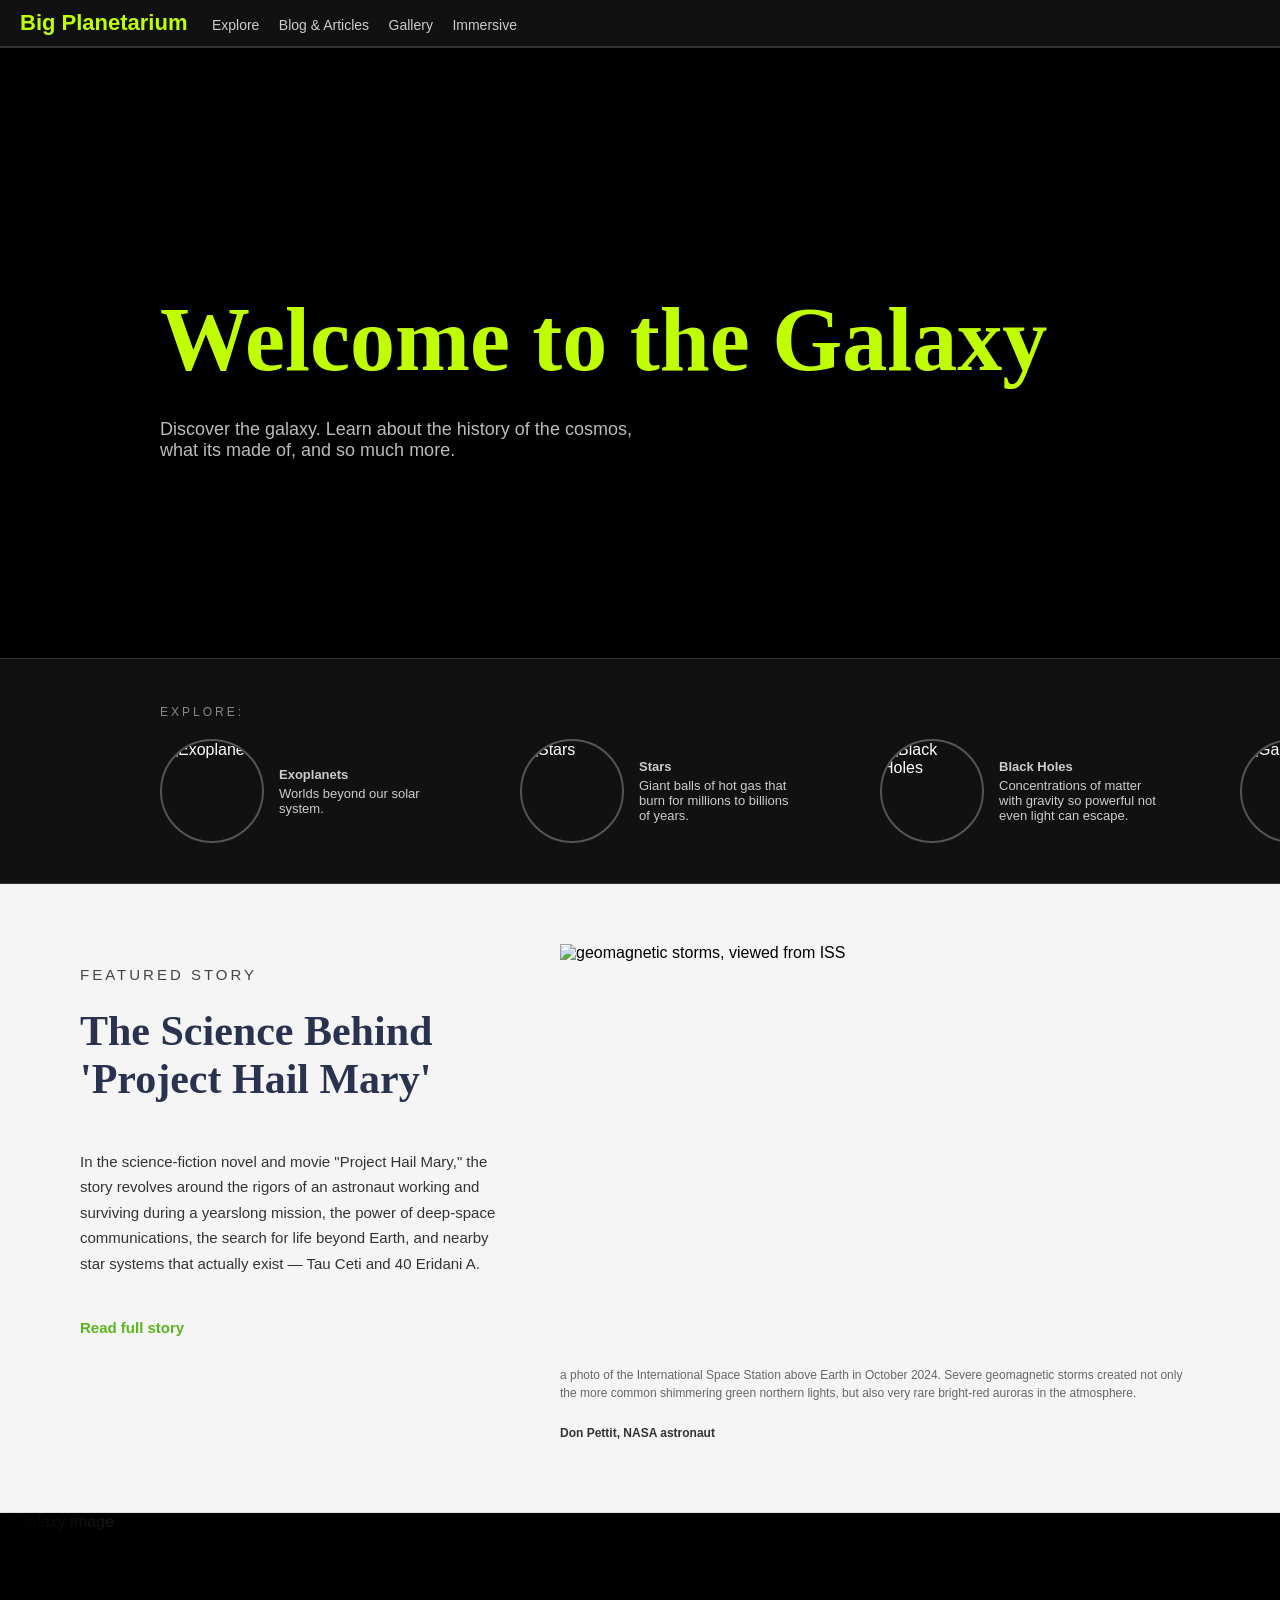
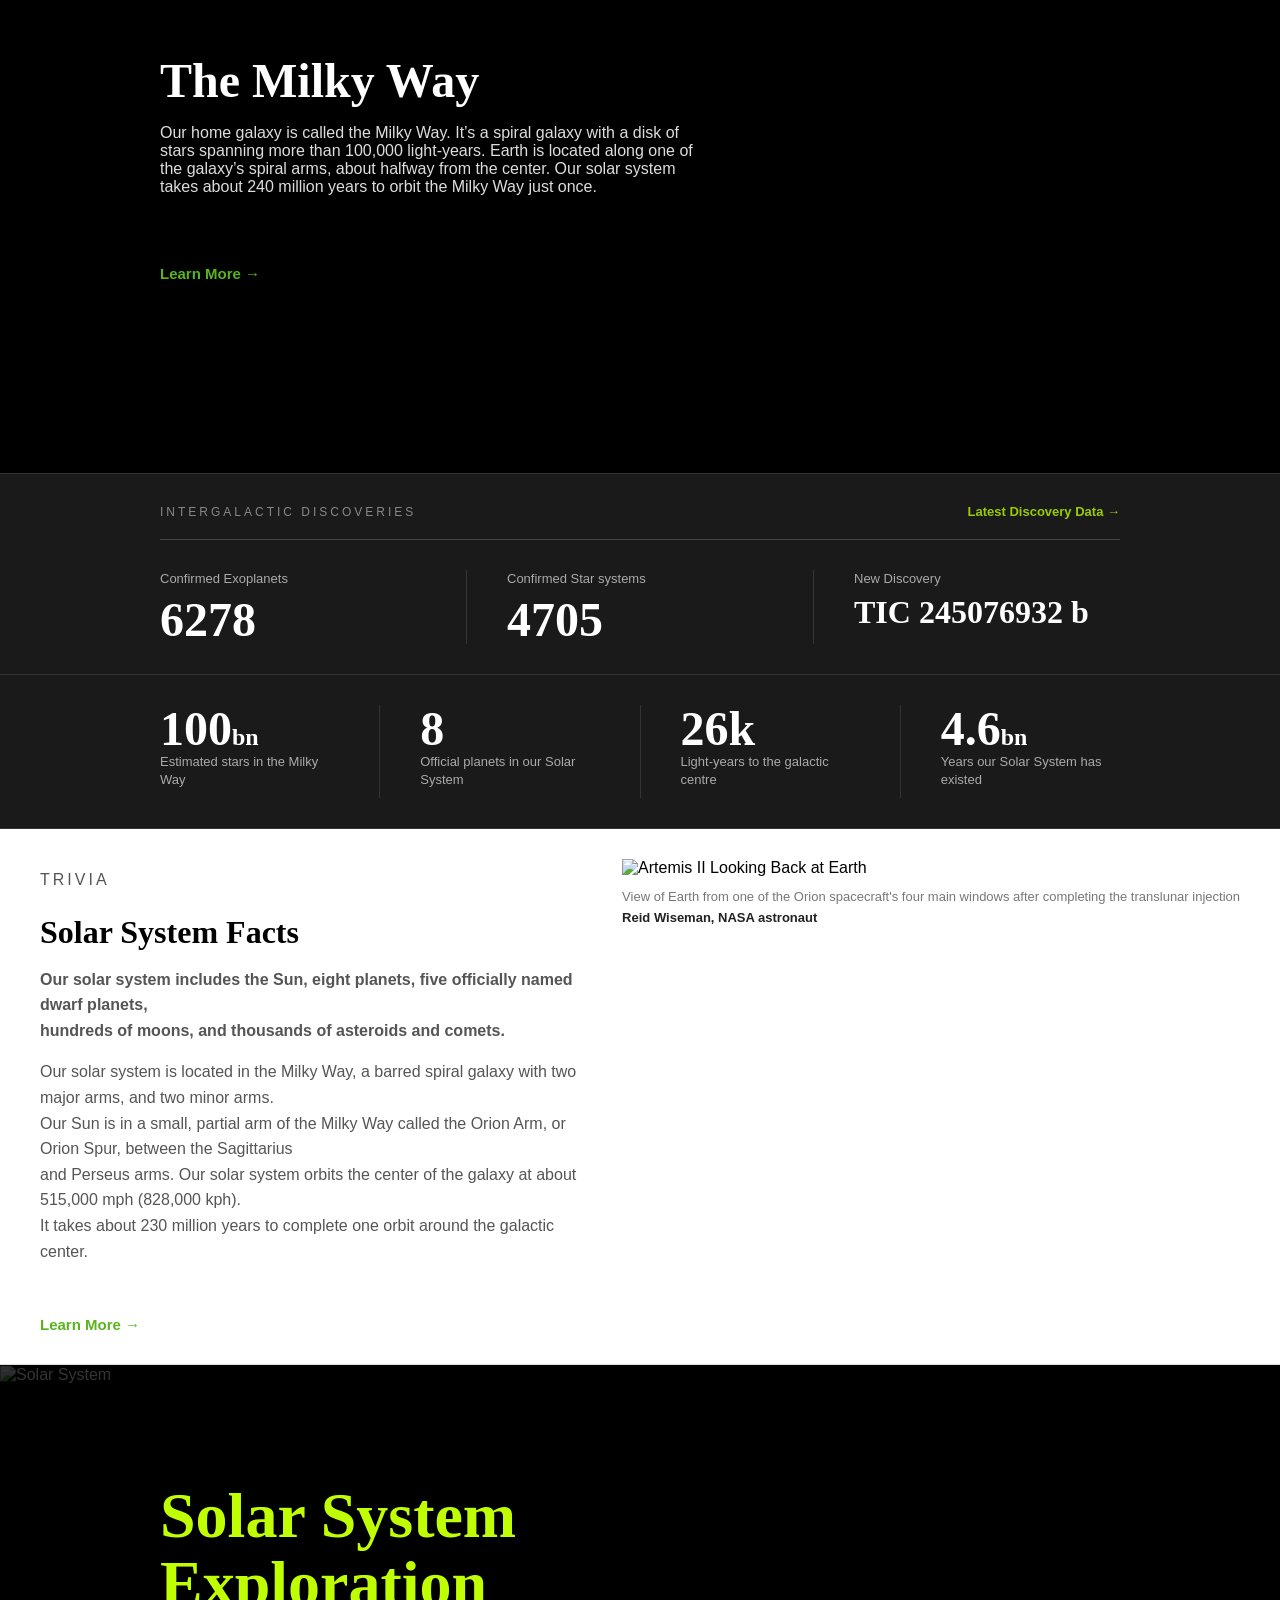
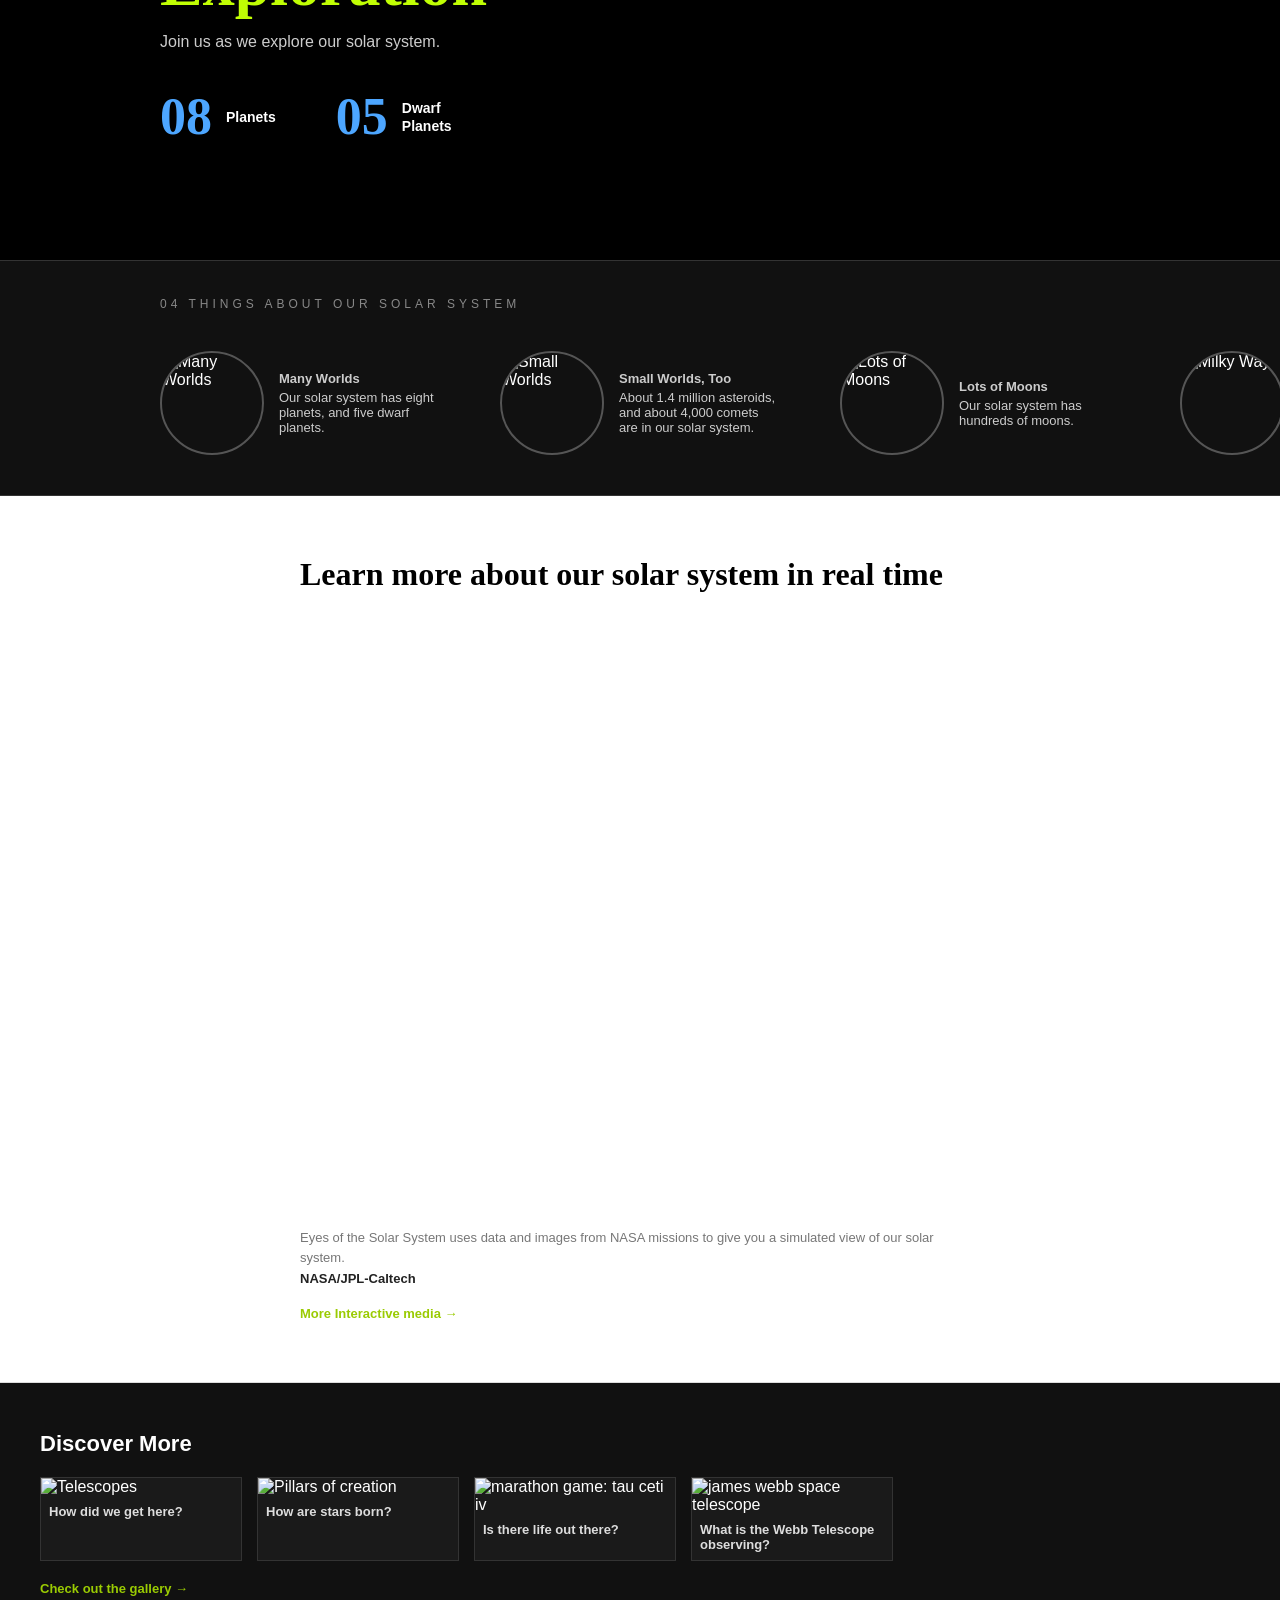
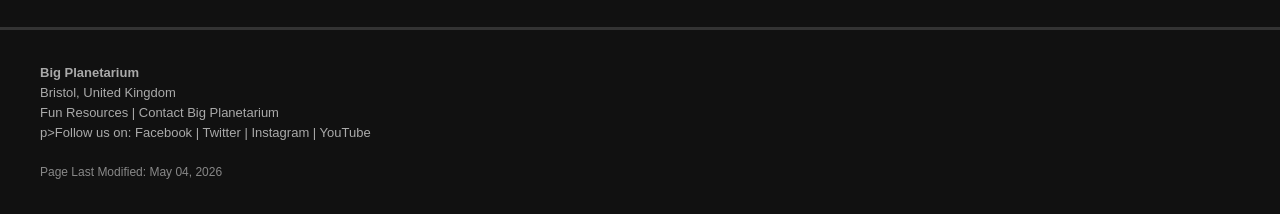
==== index.html @ cc993494 "Landing page and base CSS uploaded" ====
<!DOCTYPE html>
<html lang="en">
<head>
    <meta charset="UTF-8">
    <meta name="viewport" content="width=device-width, initial-scale=1.0">
    <title>Big Planetarium</title>
    <link rel="stylesheet" href="style.css">
</head>
<body>
<header>
<!-- top navigation bar -->
    <div class="navbar">
        <span class="logo">Big Planetarium</span>
        <a href="#">Explore</a>
        <a href="#">Blog &amp; Articles</a>
        <a href="#">Gallery</a>
        <a href="#">Immersive</a>
    </div>
</header>
<main>
<!-- hero section -->
    <div class="hero">
        <h1>Welcome to the Galaxy</h1>
        <p>Discover the galaxy. Learn about the history of the cosmos, what its made of, and so much more.</p>
        <video class="video-bg" autoplay muted loop>
            <source src="assets/astro-homepage-loop-v12.mp4" type="video/mp4">
        </video>
    </div>
    <section class="topics">
        <p class="label">EXPLORE:</p>
            <div class="topics-row">
                <div class="topic-box">
                    <img src="assets/exoplanet.jpg" alt="Exoplanets">
                    <div class="topic-text">
                        <p><b>Exoplanets</b></p>
                        <p>Worlds beyond our solar system.</p>
                    </div>
                </div>

                <div class="topic-box">
                    <img src="assets/red-giant.jpeg" alt="Stars">
                    <div class="topic-text">
                        <p><b>Stars</b></p>
                        <p>Giant balls of hot gas that burn for millions to billions of years.</p>
                    </div>
                </div>

                <div class="topic-box">
                    <img src="assets/blackhole.png" alt="Black Holes">
                    <div class="topic-text">
                        <p><b>Black Holes</b></p>
                        <p>Concentrations of matter with gravity so powerful not even light can escape.</p>
                    </div>
                </div>

                <div class="topic-box">
                    <img src="assets/spiral-galaxy.jpeg" alt="Galaxies">
                    <div class="topic-text">
                        <p><b>Galaxies</b></p>
                        <p>Collections of stars, planets, and vast clouds of gas and dust bound together by gravity.</p>
                    </div>
                </div>
            </div>
    </section>
    

<!-- Project Hail Mary  -->
<div class="article">
    <div class="article-text">
        <p class="label">FEATURED STORY</p>
        <h2>The Science Behind 'Project Hail Mary'</h2>
        <p>
            In the science-fiction novel and movie "Project Hail Mary," the story revolves around 
            the rigors of an astronaut working and surviving during a yearslong mission, the power 
            of deep-space communications, the search for life beyond Earth, and nearby star
            systems that actually exist — Tau Ceti and 40 Eridani A.
        </p>
        <br>

        <a href="#" class="learn-more">Read full story</a>
    </div>
    <div class="article-img">
        <img src="assets/project-hail-mary.jpg" alt="geomagnetic storms, viewed from ISS">
        <p class="img-caption">
            a photo of the International Space Station above Earth in October 2024. Severe geomagnetic storms 
            created not only the more common shimmering green northern lights, but also very rare bright-red auroras in the atmosphere. </p>
        <p class="img-credit">Don Pettit, NASA astronaut</p>
    </div>
</div>

    <!-- big Milky Way section -->
    <div class="big-feature">
        <img class="big-feature-bg" src="assets/milkyway.jpg" alt="Galaxy image">
        <h2>The Milky Way</h2>
        <p>
            Our home galaxy is called the Milky Way. It’s a spiral galaxy with a disk of stars spanning more than 100,000 light-years. 
            Earth is located along one of the galaxy’s spiral arms, about halfway from the center. Our solar system takes about 240 million years to orbit the Milky Way just once.
        </p>
        <br>
        <br>
        <br>
        <a href="#" class="learn-more">Learn More &rarr;</a>
    </div>
   

<!-- Stats about the Milky Way Galaxy -->
<div class="facts-strip">
    <div class="facts-strip-header">
        <p class="label">INTERGALACTIC DISCOVERIES</p>
        <a href="#" class="more-link">Latest Discovery Data &rarr;</a>
    </div>
    <hr>
    <div class="facts-inner">
        <div class="fact-item">
            <div class="fact-label">Confirmed Exoplanets</div>
            <div class="fact-number">6278</div>
        </div>
        <div class="fact-item">
            <div class="fact-label">Confirmed Star systems</div>
            <div class="fact-number">4705</div>
        </div>
        <div class="fact-item">
            <div class="fact-label">New Discovery</div>
            <div class="fact-number" style="font-size: 2rem; text-decoration: none;">TIC 245076932 b</div>
        </div>
    </div>
</div>

<!-- FACTS STRIP -->
  <div class="facts-strip">
    <div class="facts-inner">
      <div class="fact-item">
        <div class="fact-number">100<span style="font-size:1.5rem">bn</span></div>
        <div class="fact-label">Estimated stars in the Milky Way</div>
      </div>
      <div class="fact-item">
        <div class="fact-number">8</div>
        <div class="fact-label">Official planets in our Solar System</div>
      </div>
      <div class="fact-item">
        <div class="fact-number">26k</div>
        <div class="fact-label">Light-years to the galactic centre</div>
      </div>
      <div class="fact-item">
        <div class="fact-number">4.6<span style="font-size:1.5rem">bn</span></div>
        <div class="fact-label">Years our Solar System has existed</div>
      </div>
    </div>
  </div>


<!-- Solar system section -->
    <div class="roundup">
        <div class="roundup-text">
            <p class="label">TRIVIA</p>
            <h1>Solar System Facts</h1>
            <p><b>Our solar system includes the Sun, eight planets, five officially named dwarf planets, <br>hundreds of moons, and thousands of asteroids and comets.</b></p>
            <p>
                Our solar system is located in the Milky Way, a barred spiral galaxy with two major arms, and two minor arms.<br> Our Sun is in a small, partial arm of the Milky Way called the Orion Arm, or Orion Spur, 
                between the Sagittarius <br>and Perseus arms. Our solar system orbits the center of the galaxy at about 515,000 mph (828,000 kph). <br>It takes about 230 million years to complete one orbit around the galactic center.
            </p>
            <br>
            <br>
            <a href="#" class="learn-more">Learn More &rarr;</a>
        </div>
    <div class="roundup-img">
        <img src="assets/artemis2_photograph1.jpg" alt="Artemis II Looking Back at Earth">
        <p class="img-caption">
            View of Earth from one of the Orion spacecraft's four main windows after completing the translunar injection </p>
        <p class="img-credit">Reid Wiseman, NASA astronaut</p>
    </div>
    </div>

<!-- Solar System Hero -->
<div class="solar-hero">
    <img class="solar-hero-bg" src="assets/solar-system-large.png" alt="Solar System">
    <div class="solar-hero-text">
        <h2>Solar System<br>Exploration</h2>
        <p>Join us as we explore our solar system.</p>
        <div class="solar-stats">
            <div class="solar-stat">
                <span class="solar-stat-number">08</span>
                <span class="solar-stat-label">Planets</span>
            </div>
            <div class="solar-stat">
                <span class="solar-stat-number">05</span>
                <span class="solar-stat-label">Dwarf Planets</span>
            </div>
        </div>
    </div>
</div>

<!-- About our Solar System -->
<section class="solar-facts">
    <p class="label" style="letter-spacing: 4px;">04 THINGS ABOUT OUR SOLAR SYSTEM</p>
    <div class="solar-facts-row">
        <div class="topic-box">
            <img src="assets/worlds.jpg" alt="Many Worlds">
            <div class="topic-text">
                <p><b>Many Worlds</b></p>
                <p>Our solar system has eight planets, and five dwarf planets.</p>
            </div>
        </div>
        <div class="topic-box">
            <img src="assets/small_worlds.jpg" alt="Small Worlds">
            <div class="topic-text">
                <p><b>Small Worlds, Too</b></p>
                <p>About 1.4 million asteroids, and about 4,000 comets are in our solar system.</p>
            </div>
        </div>
        <div class="topic-box">
            <img src="assets/moons_jupiter.jpg" alt="Lots of Moons">
            <div class="topic-text">
                <p><b>Lots of Moons</b></p>
                <p>Our solar system has hundreds of moons.</p>
            </div>
        </div>
        <div class="topic-box">
            <img src="assets/sun_inside_Milky_Way.jpeg" alt="Milky Way">
            <div class="topic-text">
                <p><b>Meet Me in the Milky Way</b></p>
                <p>Our solar system is in one of the Milky Way galaxy's spiral arms called the Orion Spur.</p>
            </div>
        </div>
    </div>
</section>

<!-- Interactive -->
    <div class="interactive">
        <h2 style="font-family: Rogan, serif; font-weight: bold;">Learn more about our solar system in real time</h2>
        <figure class="smd-iframe">
            <iframe 
                src="https://eyes.nasa.gov/apps/solar-system/#/home?embed=true" 
                title="Our Solar System in Real-Time" 
                loading="lazy" 
                allow="fullscreen">
                Unable to render the provided source
            </iframe>
            <figcaption>
                <p class="img-caption">Eyes of the Solar System uses data and images from NASA missions to give you a simulated view of our solar system.</p>
                <p class="img-credit">NASA/JPL-Caltech</p>
            </figcaption>
            <br>
            <a href="#" class="more-link">More Interactive media &rarr;</a>
        </figure>
    </div>

<!-- discovery -->
    <div class="discover">
        <h2>Discover More</h2>
        <div class="topic-grid">
            <div class="topic-card">
                <img src="assets/hubble.jpeg" alt="Telescopes">
                <p><b>How did we get here?</b></p>
            </div>
            <div class="topic-card">
                <img src="assets/Pillars_of_creation.jpg" alt="Pillars of creation">
                <p><b>How are stars born?</b></p>
            </div>
            <div class="topic-card">
                <img src="assets/tauceti_iv_mrth.png" alt="marathon game: tau ceti iv">
                <p><b>Is there life out there?</b></p>
            </div>
            <div class="topic-card">
                <img src="assets/james_webb.png" alt="james webb space telescope">
                <p><b>What is the Webb Telescope observing?</b></p>
            </div>

        </div>
        <br>
        <a href="#" class="more-link">Check out the gallery &rarr;</a>
    </div>
</main>
<!-- footer -->
<footer>
    <div class="footer">
        <p><b>Big Planetarium</b></p>
        <p>Bristol, United Kingdom</p>
        <p>
                <a href="#">Fun Resources</a> |
                <a href="#">Contact Big Planetarium</a>
        </p>
            p>Follow us on:
                <a href="#">Facebook</a> |
                <a href="#">Twitter</a> |
                <a href="#">Instagram</a> |
                <a href="#">YouTube</a>
        </p>
        <br>
        <p class="small-text">Page Last Modified: May 04, 2026</p>
    </div>
</footer>

</body>
</html>
---- style.css ----
/* ---------- Rogan Font Family Import ---------- */
@import url('https://www.fontshut.com/download/rogan/');
body {
    font-family: Inter, sans-serif;
    margin: 0;
    padding: 0;
    background-color: #000;
    color: #fff;
}

/* navbar */
.navbar {
    background-color: #111;
    padding: 10px 20px;
    border-bottom: 2px solid #333;
}

.navbar .logo {
    font-size: 22px;
    font-weight: bold;
    color: #c0fe04;
    margin-right: 20px;
}

.navbar a {
    color: #ccc;
    text-decoration: none;
    margin-right: 15px;
    font-size: 14px;
}

.navbar a:hover {
    color: rgb(130, 255, 57);
    text-decoration: none;
}

/* hero */
.hero {
    background: linear-gradient(
                                90deg,
                              rgba(0, 0, 0, 0.5), 
                              rgba(0, 0, 0, 0.0));
    border-bottom: 1px solid #333;
    position: relative;
    overflow: hidden;
    min-height: 50vh;
    display: flex;
    padding: 80px 160px;
    flex-direction: column;
    justify-content: center;
    align-items: left;
}
.video-bg {
    position: absolute;
    z-index: -1;
    top: 50%;
    left: 50%;
    transform: translate(-50%, -50%);
    min-width: 100%;
    min-height: 100%;
}

.hero h1 {
    font-family: Rogan, serif;
    font-style: bold;
    font-size: 90px;
    color: #c0fe04;
    margin-bottom: 10px;
}

.hero p {
    font-size: 18px;
    color: #bbb;
    max-width: 500px;
}

/* topic boxes */
.topics {
    display: flex;
    flex-direction: column;        
    align-items: flex-start;       
    background-color: #111;
    padding: 40px 160px;
    border-bottom: 1px solid #333;
}
.label {
    font-size: 12px;
    letter-spacing: 3px;
    color: #888;
    text-transform: uppercase;
    margin: 0.50em 0 20px 0;
}
.topics-row {
    display: flex;
    flex-direction: row;
    align-items: center;
    gap: 80px;
}
.topic-box {
    display: flex;
    flex-direction: row;
    align-items: center;
    gap: 15px;
    width: 280px;
    box-sizing: border-box;
}

.topic-box img {
    width: 100px;
    height: 100px;
    flex-shrink: 0;             
    border-radius: 50%;
    object-fit: cover;
    border: 2px solid #555;
}

.topic-box .topic-text {
    display: flex;
    flex-direction: column;
    gap: 4px;
}

.topic-box p {
    margin: 0;
    font-size: 13px;
    color: #ccc;
}

/* article */
.article {
    display: flex;
    flex-direction: row;
    align-items: flex-start;
    padding: 60px 80px;
    gap: 60px;
    background-color: #f5f5f5;
    color: #000;
    border-bottom: 1px solid #ddd;
}

.article-text {
    flex: 1;
    display: flex;
    flex-direction: column;
    justify-content: flex-start;
    padding-top: 10px;
}

.article-text .label {
    color: #444444;
    margin-bottom: 20px;
}

.article-text h2 {
    font-family: Rogan, serif;
    font-weight: bold;
    font-size: 42px;
    line-height: 1.15;
    margin: 0 0 30px 0;
    color: #29324f;
}

.article-text p {
    font-size: 15px;
    color: #333;
    line-height: 1.7;
    max-width: 500px;
    margin-bottom: 25px;
}

.learn-more {
    display: inline-flex;
    align-items: center;
    gap: 8px;
    color: #59b41d;
    font-weight: bold;
    font-size: 15px;
    text-decoration: none;
    background-color: transparent;
}



.learn-more:hover {
    text-decoration: none;
    opacity: 0.8;
}

.article-img {
    flex: 1;
    display: flex;
    flex-direction: column;
    gap: 10px;
}

.article-img img {
    width: 100%;
    height: 400px;
    aspect-ratio: 16 / 10;
    object-fit: cover;
    display: block;
}

.article-img .img-caption {
    font-size: 12px;
    color: #666;
    line-height: 1.5;
}

.article-img .img-credit {
    font-size: 12px;
    color: #333;
    font-weight: bold;
    margin-top: 2px;
}

/* big feature */
.big-feature {
    background: linear-gradient(
                                90deg,
                              rgba(0, 0, 0, 1.7), 
                              rgba(0, 0, 0, 0.0));
    position: relative;
    overflow: hidden;
    padding: 100px 160px;        /* match left margin to topics section */
    color: white;
    border-bottom: 1px solid #333;
    height: 40vh;
}
.big-feature-bg {
    position: absolute;
    z-index: -1;
    top: 50%;
    left: 50%;
    transform: translate(-50%, -50%);
    min-width: 100%;
    min-height: 100%;
    object-fit: cover;
}

.big-feature h2 {
    font-family: Rogan, serif;
    font-weight: bold;
    font-size: 48px;
    max-width: 600px;
    margin-bottom: 15px;
}

.big-feature p {
    font-size: 16px;
    max-width: 550px;
    color: #ddd;
    margin-bottom: 15px;
    
}


.more-link {
    color: #9acb03;
    font-size: 13px;
    text-decoration: none;
    font-weight: bold;
}

.more-link:hover {
    text-decoration: underline;
}
/* facts strip */
.facts-strip {
    background-color: #1a1a1a;
    padding: 30px 160px;
    border-bottom: 1px solid #333;
    color: #fff;
}

.facts-strip-header {
    display: flex;
    justify-content: space-between;
    align-items: center;
    margin-bottom: 20px;
}

.facts-strip-header .label {
    font-size: 12px;
    letter-spacing: 3px;
    color: #888;
    text-transform: uppercase;
    margin: 0;
}

.facts-strip hr {
    border: none;
    border-top: 1px solid #444;
    margin: 0 0 30px 0;
}

.facts-inner {
    display: flex;
    flex-direction: row;
    gap: 0;
}

.fact-item {
    flex: 1;
    padding-right: 40px;
    border-right: 1px solid #333;
    margin-right: 40px;
}

.fact-item:last-child {
    border-right: none;
    margin-right: 0;
    padding-right: 0;
}

.fact-label {
    font-size: 13px;
    color: #aaa;
    margin-bottom: 8px;
    line-height: 1.4;
}

.fact-number {
    font-family: Rogan, serif;
    font-size: 3rem;
    font-weight: bold;
    color: #fff;
    line-height: 1;
}

/* solar system hero */
.solar-hero {
    position: relative;
    overflow: hidden;
    min-height: 55vh;
    display: flex;
    align-items: center;
    border-bottom: 1px solid #333;
    background: linear-gradient(
        90deg,
        rgba(0, 0, 0, 0.80) 30%,
        rgba(0, 0, 0, 0.1) 100%
    );
}

.solar-hero-bg {
    position: absolute;
    z-index: -1;
    top: 50%;
    left: 50%;
    transform: translate(-50%, -50%);
    min-width: 100%;
    min-height: 100%;
    object-fit: cover;
}

.solar-hero-text {
    padding: 60px 160px;
    color: #fff;
    z-index: 1;
}

.solar-hero-text h2 {
    font-family: Rogan, serif;
    font-size: 64px;
    font-weight: bold;
    color: #c0fe04;
    line-height: 1.05;
    margin: 0 0 16px 0;
}

.solar-hero-text > p {
    font-size: 16px;
    color: #ccc;
    margin: 0 0 40px 0;
}

.solar-stats {
    display: flex;
    gap: 60px;
}

.solar-stat {
    display: flex;
    align-items: center;
    gap: 14px;
}

.solar-stat-number {
    font-family: Rogan, serif;
    font-size: 52px;
    font-weight: bold;
    color: #4da6ff;
    line-height: 1;
}

.solar-stat-label {
    font-size: 14px;
    font-weight: bold;
    color: #fff;
    max-width: 80px;
    line-height: 1.3;
}

/* solar facts strip */
.solar-facts {
    display: flex;
    flex-direction: column;
    align-items: flex-start;
    background-color: #111;
    padding: 30px 160px 40px;
    border-bottom: 1px solid #333;
    gap: 20px;
}

.solar-facts-row {
    display: flex;
    flex-direction: row;
    align-items: flex-start;
    gap: 60px;
}

/* card row */
.card-row {
    display: flex;
    gap: 20px;
    padding: 20px 40px;
    background-color: #0a0a0a;
    border-bottom: 1px solid #222;
}

.card {
    width: 300px;
    background-color: #1a1a1a;
    padding: 10px;
    border: 1px solid #333;
}

.card img {
    width: 100%;
    height: 160px;
    object-fit: cover;
}

.card p {
    font-size: 13px;
    color: #ccc;
    margin: 5px 0;
}

.card-date {
    color: #888;
    font-size: 11px;
    text-transform: uppercase;
}

.small-text {
    font-size: 12px;
    color: #888;
}

/* roundup */
.roundup {
    display: flex;
    padding: 30px 40px;
    gap: 30px;
    background-color: #fff;
    color: #000;
    border-bottom: 1px solid #ddd;
}

.roundup-text {
    flex: 1;
}

.roundup-text h1 {
    font-size: 32px;
    font-family: Rogan, serif;
    font-weight: bold;
    margin-bottom: 15px;
}

.roundup-text p {
    font-size: 16px;
    color: #555;
    line-height: 1.6;
}

.roundup-img img {
    width: 860px;
    height: 500px;
    object-fit: cover;
}

.roundup-img .img-caption {
    font-size: 13px;
    color: #777777;
    line-height: 1.5;
    margin: 10px 0 4px 0;
}

.roundup-img .img-credit {
    font-size: 13px;
    color: #222;
    font-weight: bold;
    margin: 0;
}

/* interactive */
.interactive {
    display: flex;
    flex-direction: column;
    align-items: center;
    padding: 60px 300px;
    background-color: #fff;
    color: #000;
    border-bottom: 1px solid #ddd;
}

.interactive h2 {
    font-family: Rogan, serif;
    font-weight: bold;
    font-size: 32px;
    align-self: flex-start;
    margin: 0 0 25px 0;
    color: #000;
}

.smd-iframe {
    width: 100%;
    margin: 0;
}

.smd-iframe iframe {
    width: 100%;
    height: 600px;
    display: block;
    border: none;
}

.smd-iframe figcaption {
    margin-top: 10px;
}

.smd-iframe .img-caption {
    font-size: 13px;
    color: #777777;
    line-height: 1.5;
    margin: 0 0 4px 0;
}

.smd-iframe .img-credit {
    font-size: 13px;
    color: #222;
    font-weight: bold;
    margin: 0;
}

/* discover section */
.discover {
    padding: 30px 40px;
    background-color: #111;
    border-bottom: 1px solid #333;
}

.discover h2 {
    font-size: 22px;
    margin-bottom: 20px;
}

.topic-grid {
    display: flex;
    gap: 15px;
    flex-wrap: wrap;
}

.topic-card {
    width: 200px;
    background-color: #1a1a1a;
    border: 1px solid #333;
    overflow: hidden;
}

.topic-card img {
    width: 100%;
    height: 130px;
    object-fit: cover;
}

.topic-card p {
    padding: 8px;
    font-size: 13px;
    color: #ddd;
    margin: 0;
}

/* footer */
.footer {
    background-color: #111;
    padding: 30px 40px;
    border-top: 2px solid #333;
    font-size: 13px;
    color: #aaa;
}

.footer p {
    margin: 5px 0;
}

.footer a {
    color: #aaa;
    text-decoration: none;
}

.footer a:hover {
    color: white;
    text-decoration: underline;
}
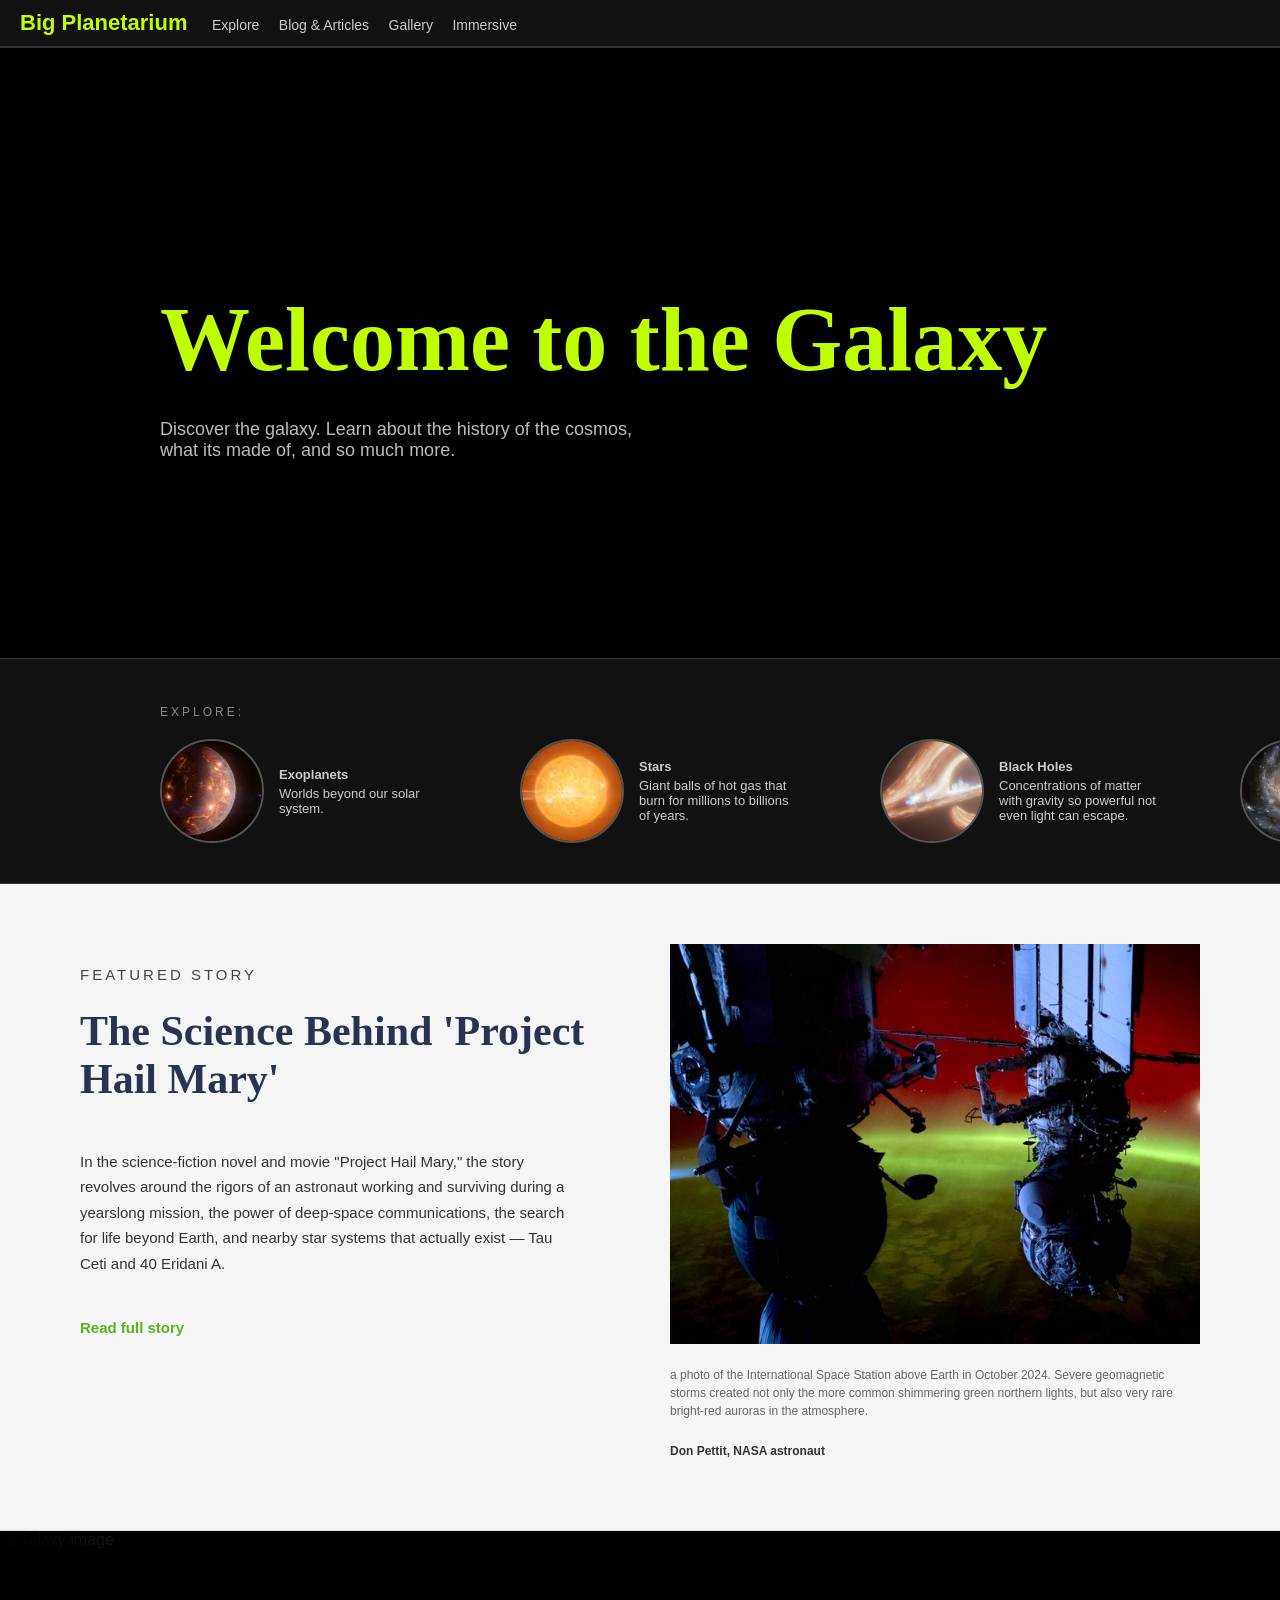
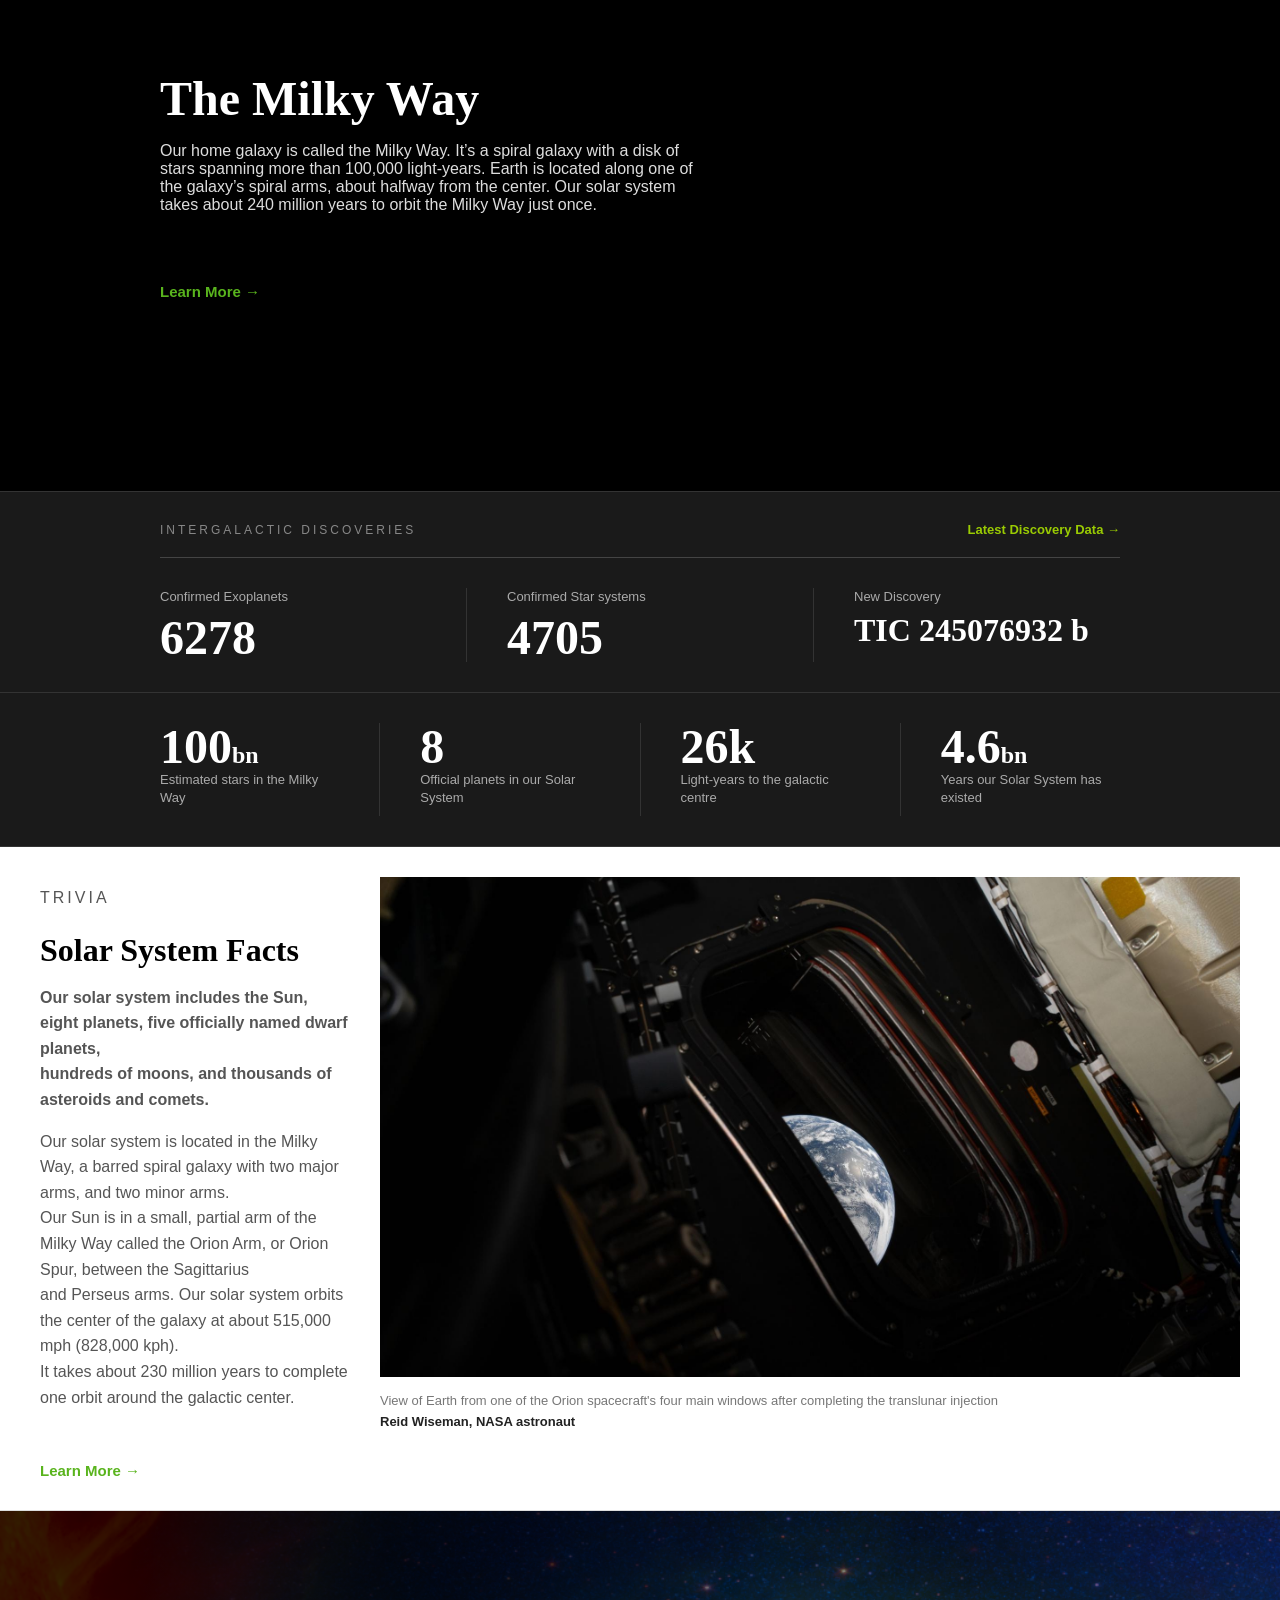
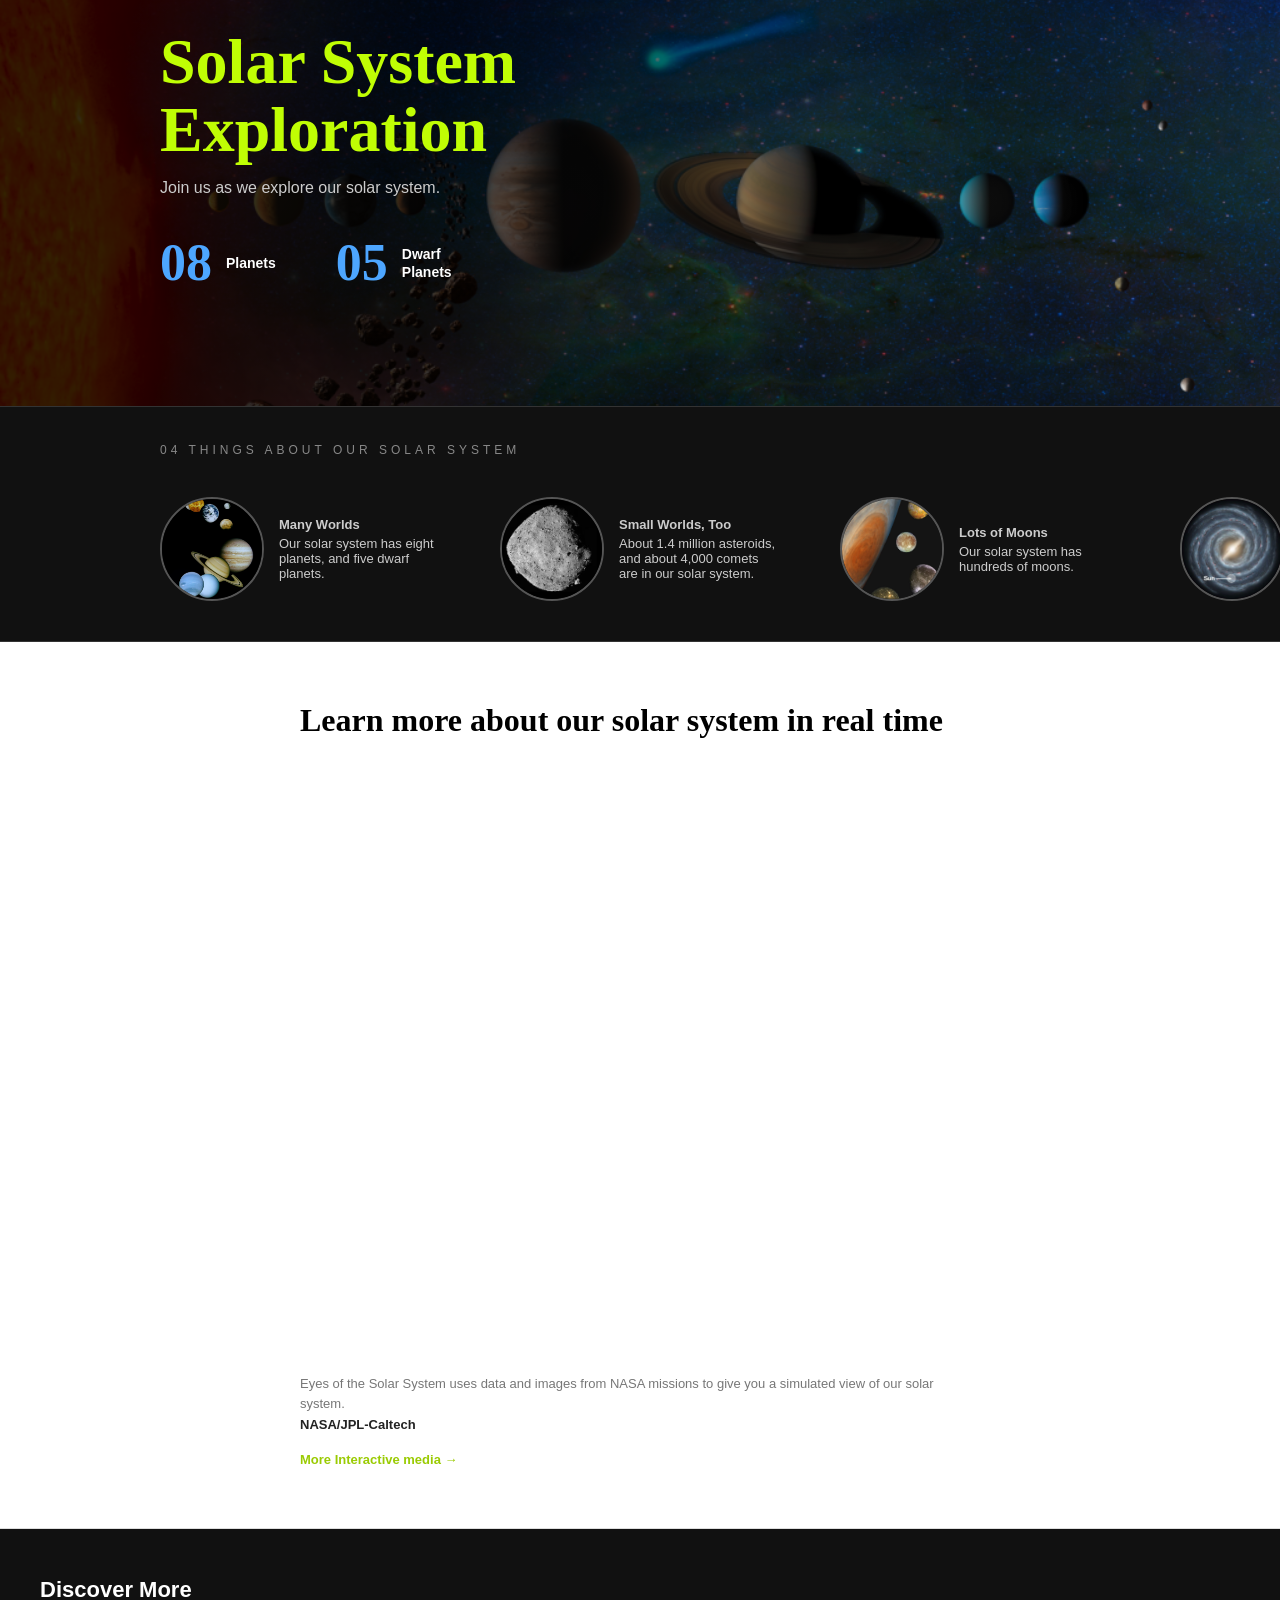
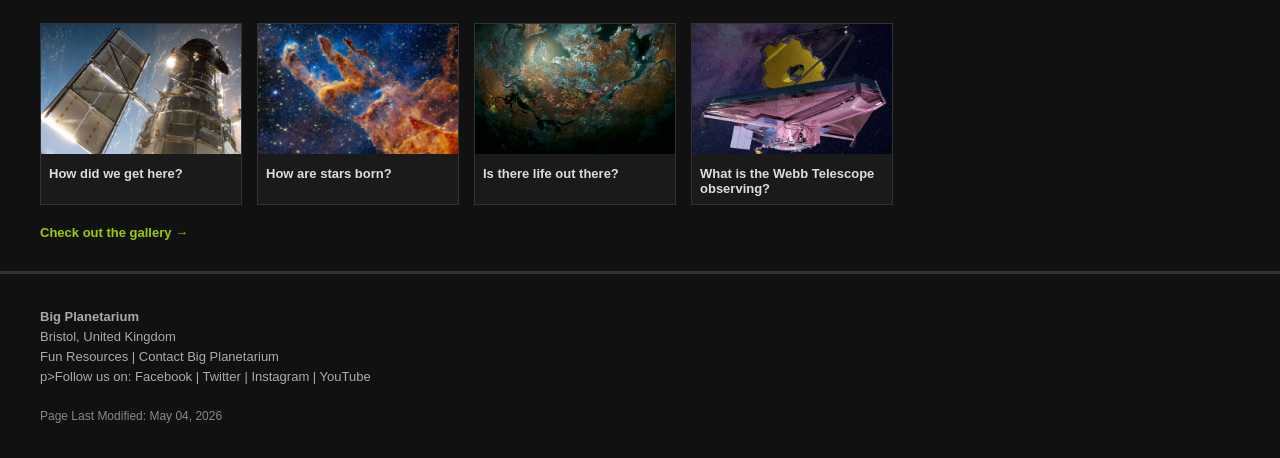
==== commit 81139118: "Update links to point to specific HTML files" ====
--- a/index.html
+++ b/index.html
@@ -77,7 +77,7 @@
         </p>
         <br>
 
-        <a href="#" class="learn-more">Read full story</a>
+        <a href="tau-ceti.html" class="learn-more">Read full story</a>
     </div>
     <div class="article-img">
         <img src="assets/project-hail-mary.jpg" alt="geomagnetic storms, viewed from ISS">
@@ -99,7 +99,7 @@
         <br>
         <br>
         <br>
-        <a href="#" class="learn-more">Learn More &rarr;</a>
+        <a href="Explore.html" class="learn-more">Learn More &rarr;</a>
     </div>
    
 
@@ -268,7 +268,7 @@
 
         </div>
         <br>
-        <a href="#" class="more-link">Check out the gallery &rarr;</a>
+        <a href="gallery.html" class="more-link">Check out the gallery &rarr;</a>
     </div>
 </main>
 <!-- footer -->
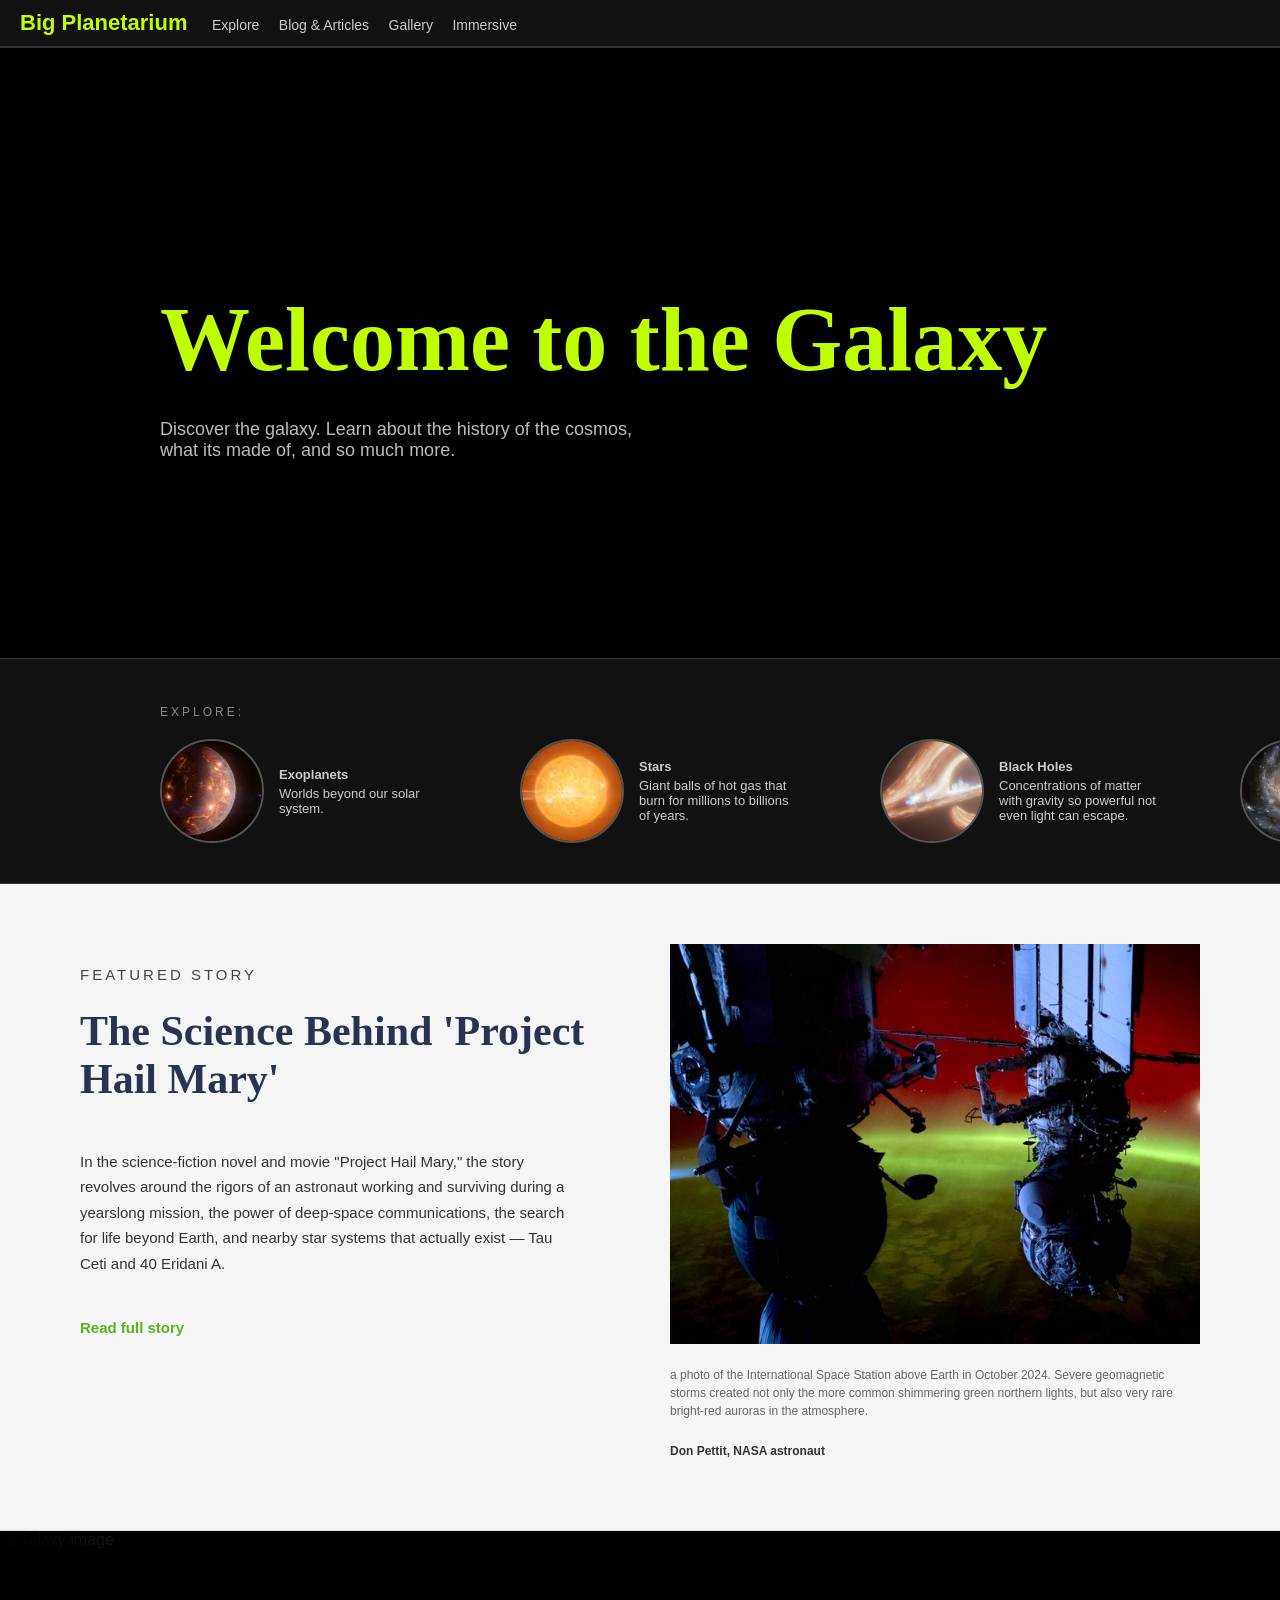
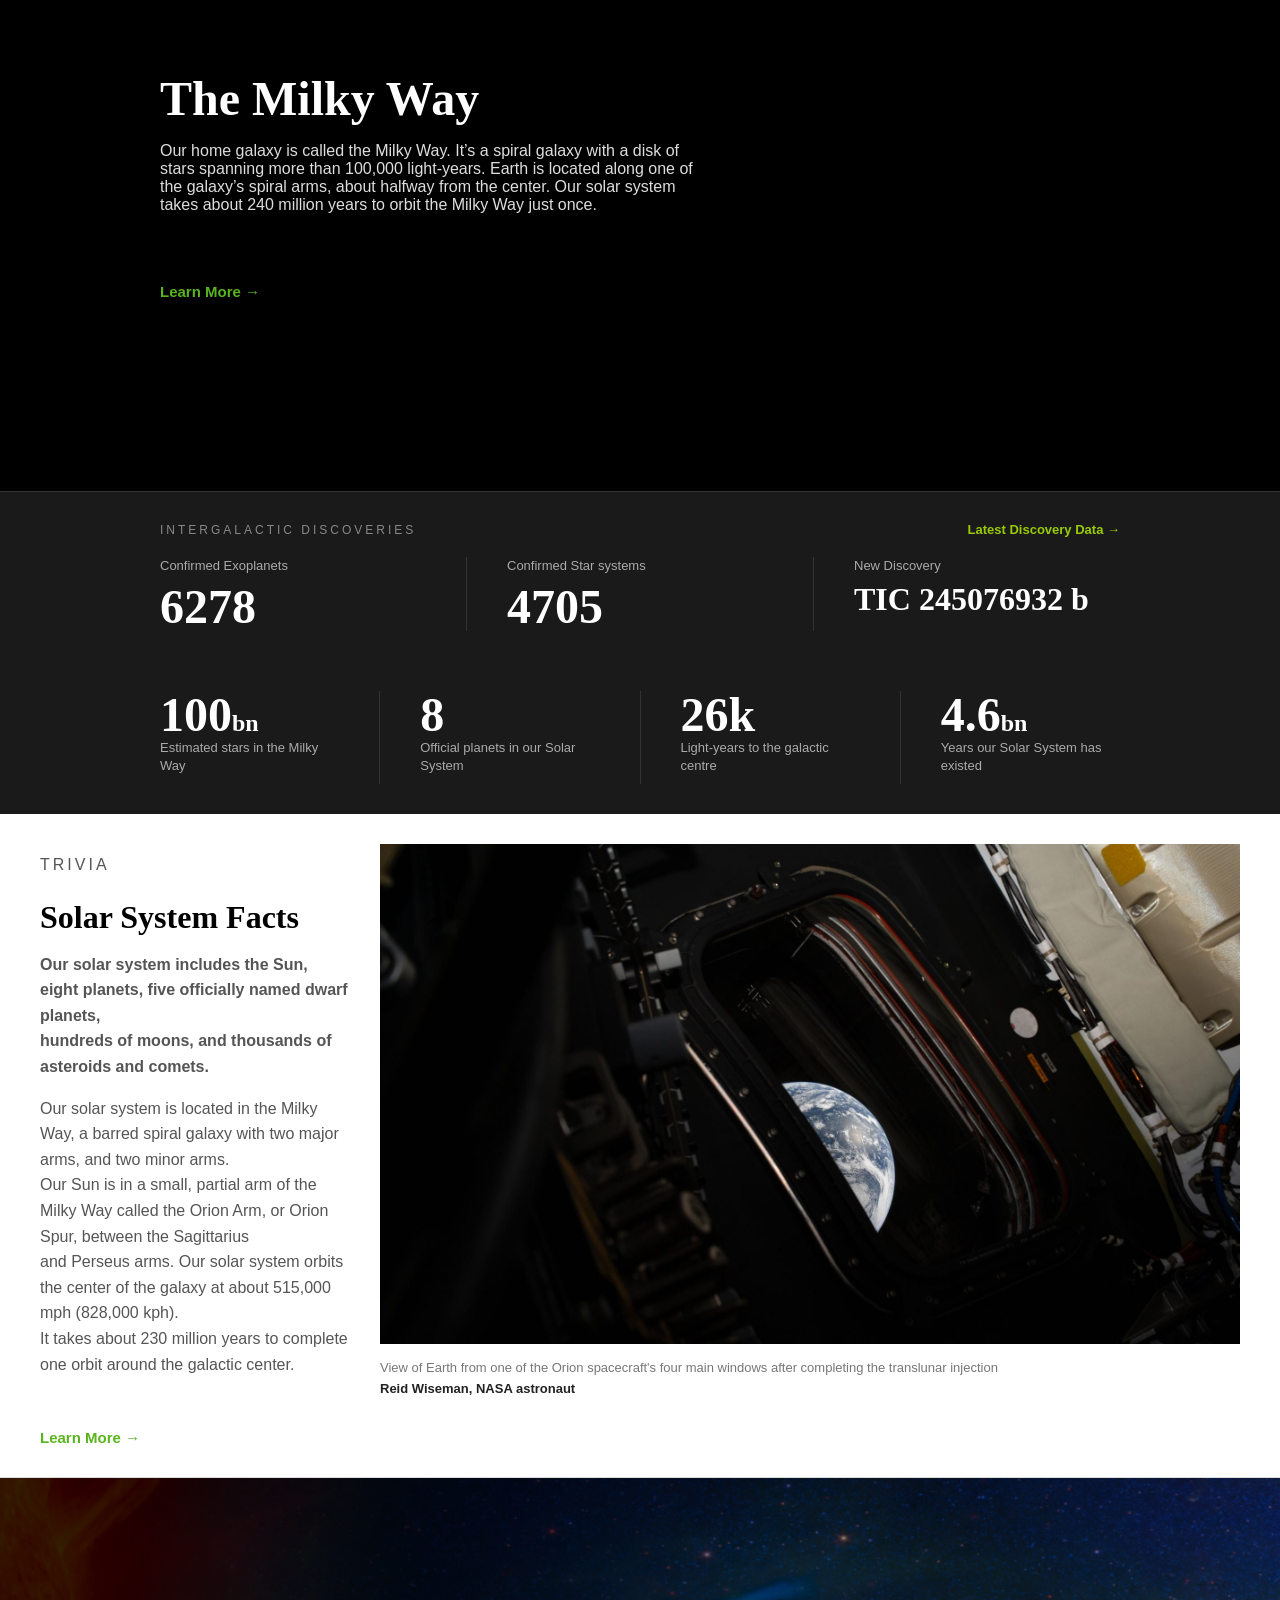
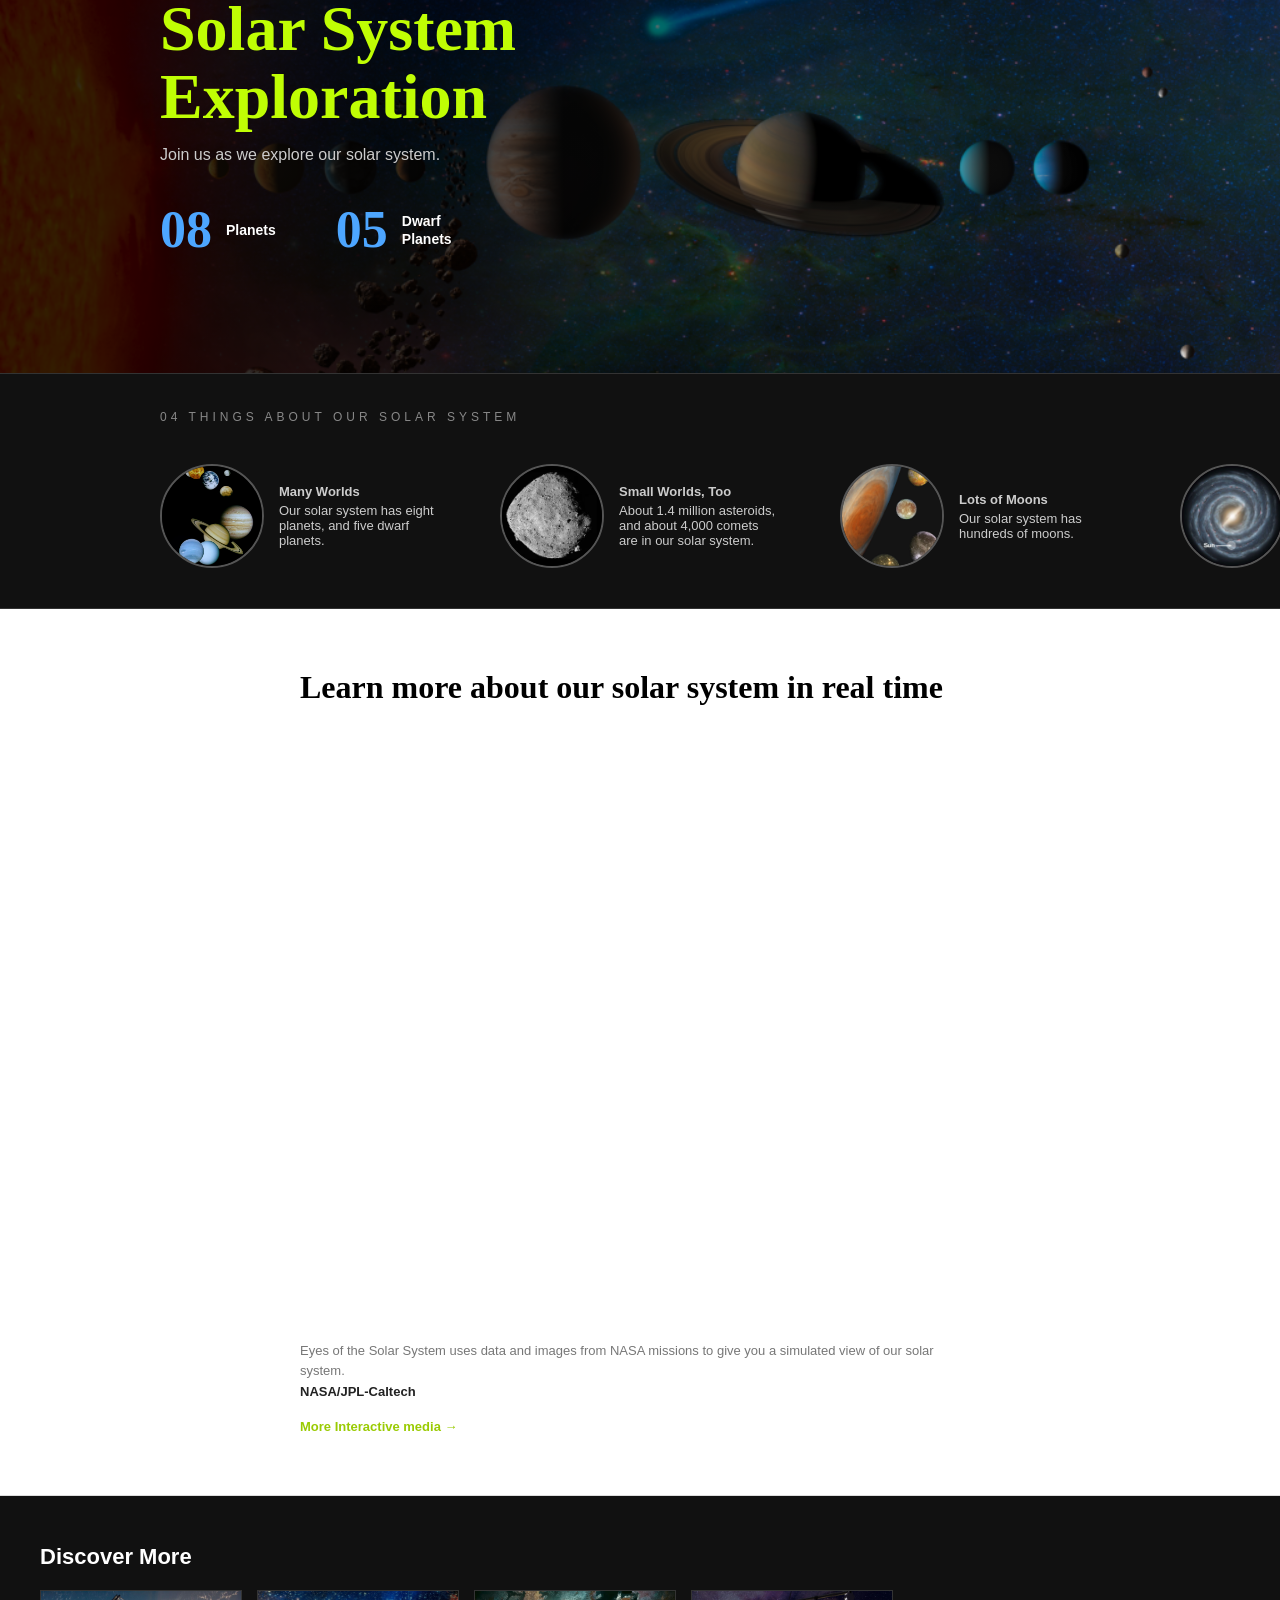
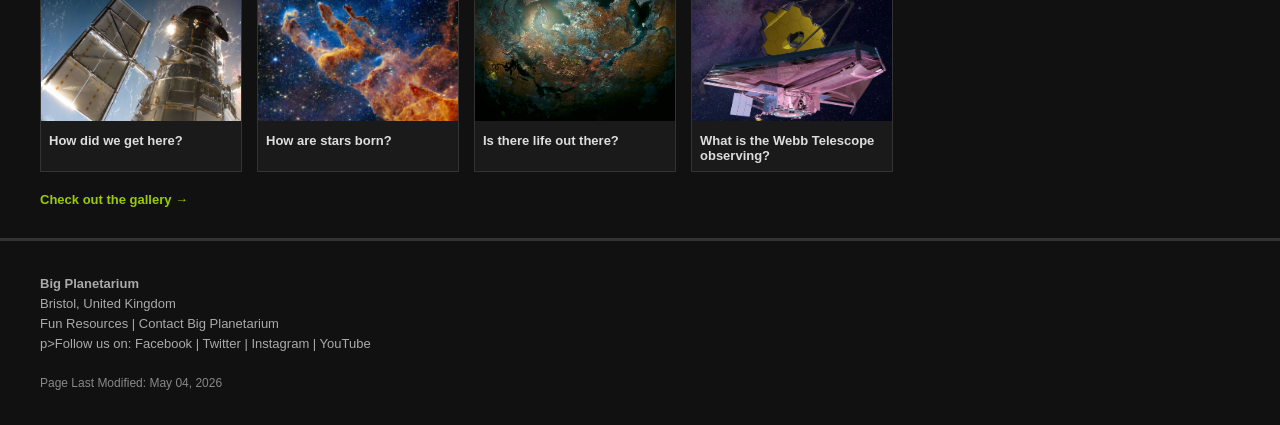
==== commit 173d4906: "finalizing touches" ====
--- a/index.html
+++ b/index.html
@@ -109,7 +109,6 @@
         <p class="label">INTERGALACTIC DISCOVERIES</p>
         <a href="#" class="more-link">Latest Discovery Data &rarr;</a>
     </div>
-    <hr>
     <div class="facts-inner">
         <div class="fact-item">
             <div class="fact-label">Confirmed Exoplanets</div>
@@ -126,7 +125,7 @@
     </div>
 </div>
 
-<!-- FACTS STRIP -->
+<!-- FACTS STRIP 2-->
   <div class="facts-strip">
     <div class="facts-inner">
       <div class="fact-item">
--- a/style.css
+++ b/style.css
@@ -222,7 +222,7 @@
                               rgba(0, 0, 0, 0.0));
     position: relative;
     overflow: hidden;
-    padding: 100px 160px;        /* match left margin to topics section */
+    padding: 100px 160px;        
     color: white;
     border-bottom: 1px solid #333;
     height: 40vh;
@@ -269,7 +269,7 @@
 .facts-strip {
     background-color: #1a1a1a;
     padding: 30px 160px;
-    border-bottom: 1px solid #333;
+    border-bottom: 0px solid #333;
     color: #fff;
 }
 
@@ -297,7 +297,7 @@
 .facts-inner {
     display: flex;
     flex-direction: row;
-    gap: 0;
+    gap: 0px;
 }
 
 .fact-item {
